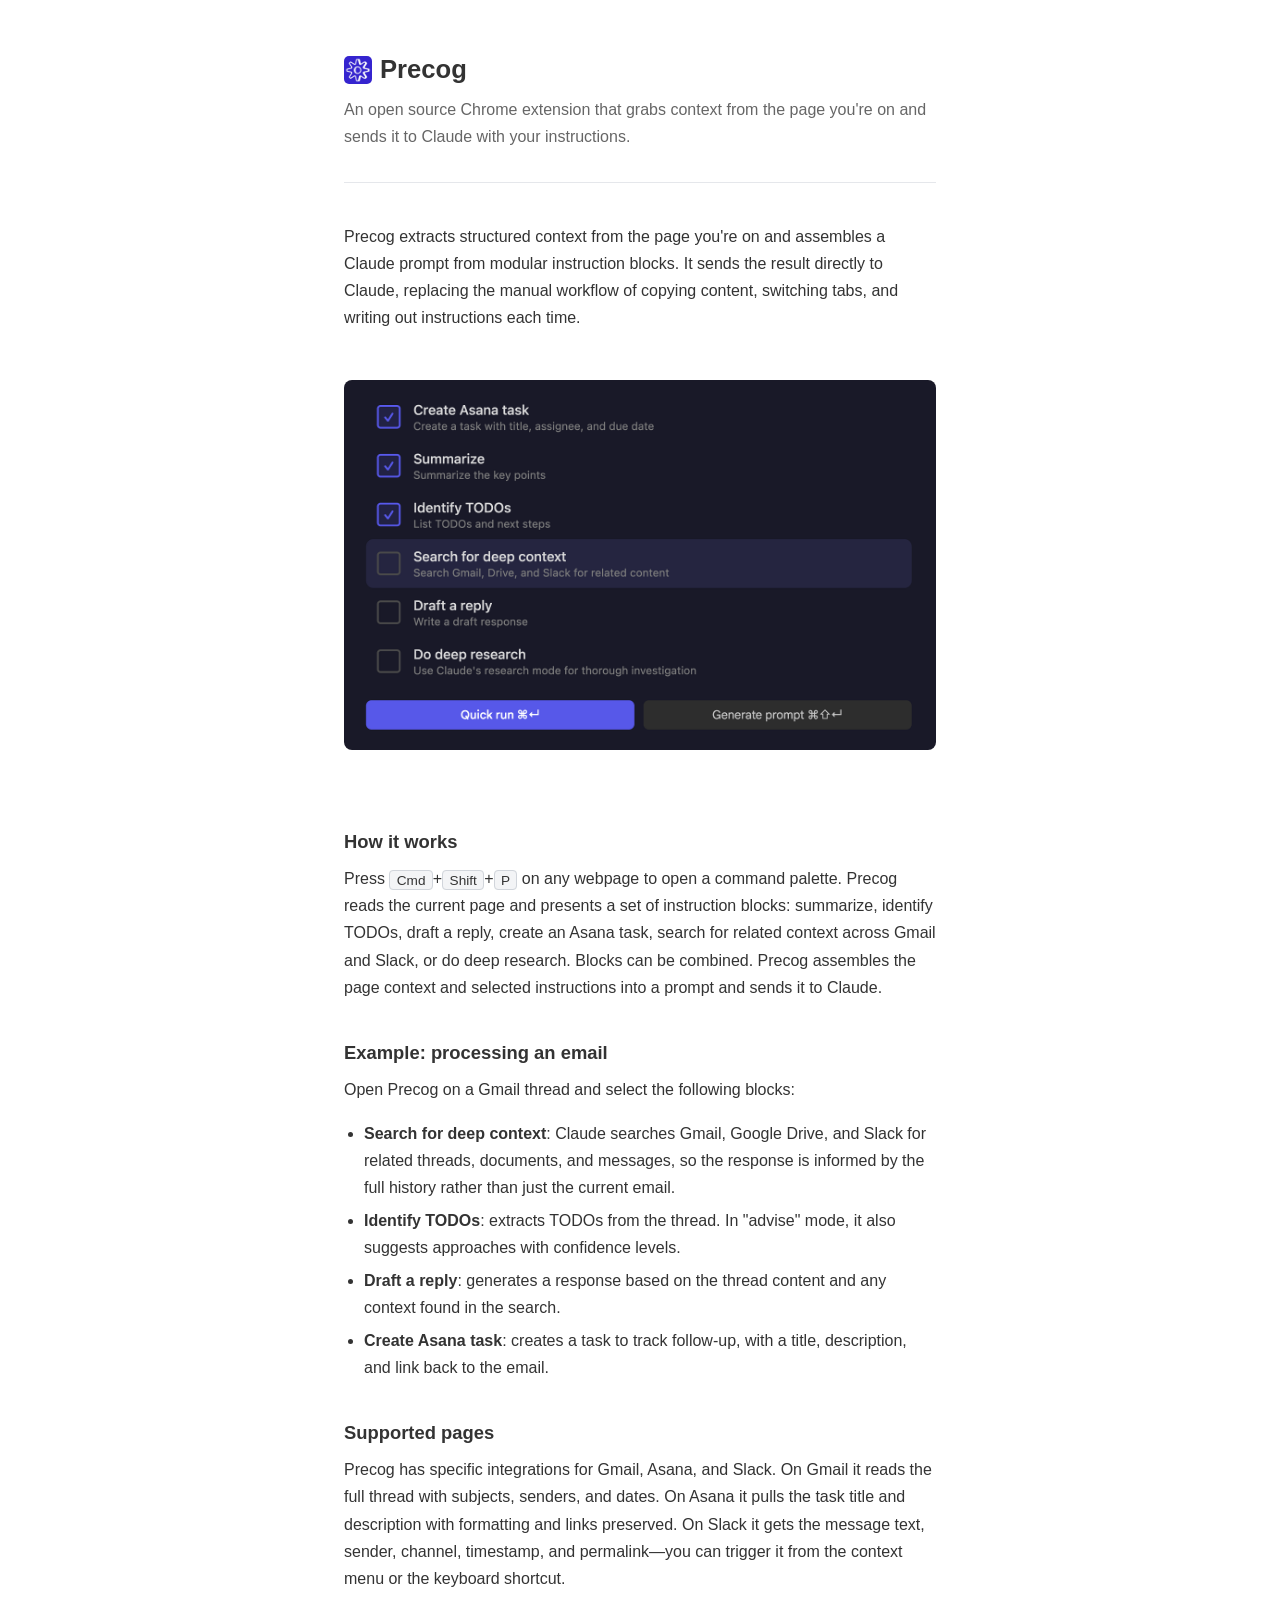
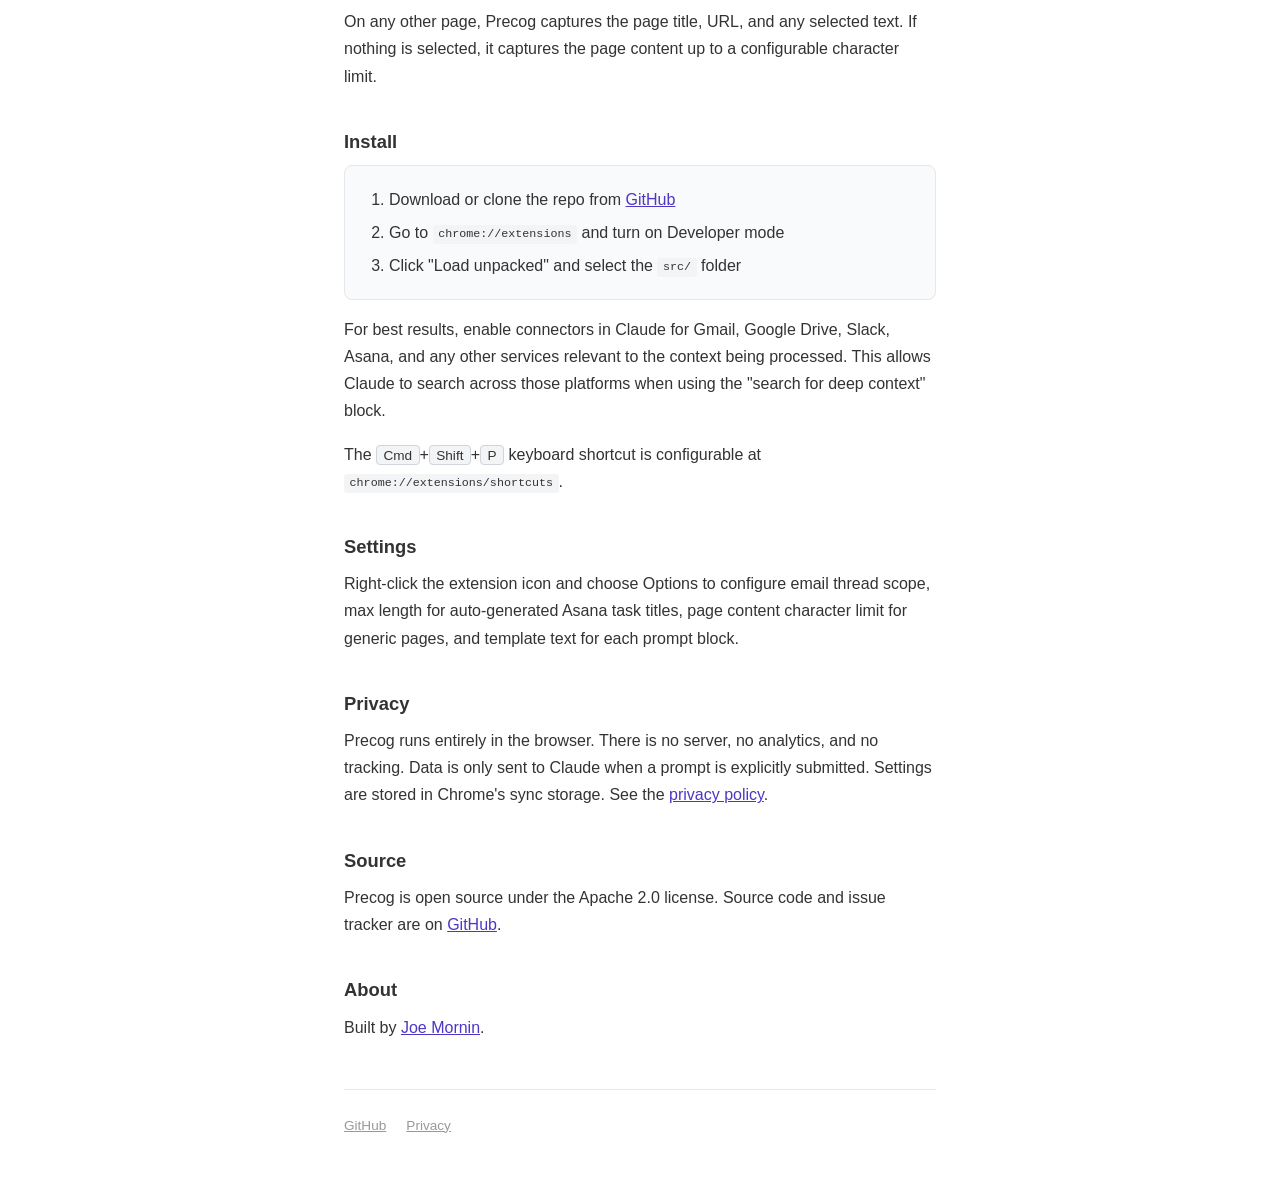
==== docs/index.html @ 5b80348d "Add GitHub Pages landing page and screenshot" ====
<!doctype html>
<html lang="en">
  <head>
    <meta charset="UTF-8" />
    <meta name="viewport" content="width=device-width, initial-scale=1.0" />
    <title>Precog</title>
    <meta name="description" content="A Chrome extension that pulls context from any webpage and sends it to Claude with composable prompt building blocks." />
    <style>
      * {
        margin: 0;
        padding: 0;
        box-sizing: border-box;
      }

      body {
        font-family: -apple-system, BlinkMacSystemFont, "Segoe UI", Roboto, sans-serif;
        color: #333;
        line-height: 1.7;
        max-width: 640px;
        margin: 0 auto;
        padding: 3rem 1.5rem 4rem;
      }

      a {
        color: #4f36c4;
      }

      h1 {
        font-size: 1.6rem;
        font-weight: 700;
        margin-bottom: 0.25rem;
        display: flex;
        align-items: center;
        gap: 0.5rem;
      }

      h1 img {
        width: 28px;
        height: 28px;
        border-radius: 5px;
      }

      .tagline {
        color: #666;
        margin-bottom: 2.5rem;
        padding-bottom: 2rem;
        border-bottom: 1px solid #e5e7eb;
      }

      h2 {
        font-size: 1.15rem;
        font-weight: 600;
        margin-top: 2.25rem;
        margin-bottom: 0.5rem;
      }

      p {
        margin-bottom: 1rem;
      }

      ul,
      ol {
        margin-bottom: 1rem;
        padding-left: 1.25rem;
      }

      li {
        margin-bottom: 0.35rem;
      }

      kbd {
        background: #f3f4f6;
        border: 1px solid #d1d5db;
        border-radius: 4px;
        padding: 0.1rem 0.4rem;
        font-size: 0.85em;
        font-family: inherit;
      }

      .install-steps {
        background: #f9fafb;
        border: 1px solid #e5e7eb;
        border-radius: 8px;
        padding: 1.25rem 1.25rem 1.25rem 1.5rem;
        margin-bottom: 1rem;
      }

      .install-steps ol {
        margin-bottom: 0;
      }
      .install-steps li:last-child {
        margin-bottom: 0;
      }

      code {
        background: #f3f4f6;
        padding: 0.15rem 0.35rem;
        border-radius: 3px;
        font-size: 0.9em;
      }

      footer {
        margin-top: 3rem;
        padding-top: 1.5rem;
        border-top: 1px solid #e5e7eb;
        font-size: 0.85rem;
        color: #999;
      }

      footer a {
        color: #999;
      }
      footer a:hover {
        color: #666;
      }
      footer nav {
        display: flex;
        gap: 1.25rem;
      }
    </style>
  </head>
  <body>
    <h1><img src="icon.png" alt="" /> Precog</h1>
    <p class="tagline">An open source Chrome extension that grabs context from the page you're on and sends it to Claude with your instructions.</p>

    <p>
      Precog extracts structured context from the page you're on and assembles a Claude prompt from modular instruction blocks. It sends the result directly to Claude, replacing the manual workflow of
      copying content, switching tabs, and writing out instructions each time.
    </p>

    <img src="screenshot.png" alt="Precog command palette showing building blocks" style="width: 100%; border-radius: 8px; margin: 2rem 0;" />

    <h2>How it works</h2>

    <p>
      Press <kbd>Cmd</kbd>+<kbd>Shift</kbd>+<kbd>P</kbd> on any webpage to open a command palette. Precog reads the current page and presents a set of instruction blocks: summarize, identify TODOs,
      draft a reply, create an Asana task, search for related context across Gmail and Slack, or do deep research. Blocks can be combined. Precog assembles the page context and selected instructions
      into a prompt and sends it to Claude.
    </p>

    <h2>Example: processing an email</h2>

    <p>Open Precog on a Gmail thread and select the following blocks:</p>

    <ul>
      <li>
        <strong>Search for deep context</strong>: Claude searches Gmail, Google Drive, and Slack for related threads, documents, and messages, so the response is informed by the full history rather
        than just the current email.
      </li>
      <li><strong>Identify TODOs</strong>: extracts TODOs from the thread. In "advise" mode, it also suggests approaches with confidence levels.</li>
      <li><strong>Draft a reply</strong>: generates a response based on the thread content and any context found in the search.</li>
      <li><strong>Create Asana task</strong>: creates a task to track follow-up, with a title, description, and link back to the email.</li>
    </ul>

    <h2>Supported pages</h2>

    <p>
      Precog has specific integrations for Gmail, Asana, and Slack. On Gmail it reads the full thread with subjects, senders, and dates. On Asana it pulls the task title and description with
      formatting and links preserved. On Slack it gets the message text, sender, channel, timestamp, and permalink—you can trigger it from the context menu or the keyboard shortcut.
    </p>

    <p>On any other page, Precog captures the page title, URL, and any selected text. If nothing is selected, it captures the page content up to a configurable character limit.</p>

    <h2>Install</h2>

    <div class="install-steps">
      <ol>
        <li>Download or clone the repo from <a href="https://github.com/morninj/precog">GitHub</a></li>
        <li>Go to <code>chrome://extensions</code> and turn on Developer mode</li>
        <li>Click "Load unpacked" and select the <code>src/</code> folder</li>
      </ol>
    </div>

    <p>
      For best results, enable connectors in Claude for Gmail, Google Drive, Slack, Asana, and any other services relevant to the context being processed. This allows Claude to search across those
      platforms when using the "search for deep context" block.
    </p>

    <p>The <kbd>Cmd</kbd>+<kbd>Shift</kbd>+<kbd>P</kbd> keyboard shortcut is configurable at <code>chrome://extensions/shortcuts</code>.</p>

    <h2>Settings</h2>

    <p>
      Right-click the extension icon and choose Options to configure email thread scope, max length for auto-generated Asana task titles, page content character limit for generic pages, and template
      text for each prompt block.
    </p>

    <h2>Privacy</h2>

    <p>
      Precog runs entirely in the browser. There is no server, no analytics, and no tracking. Data is only sent to Claude when a prompt is explicitly submitted. Settings are stored in Chrome's sync
      storage. See the <a href="privacy.html">privacy policy</a>.
    </p>

    <h2>Source</h2>

    <p>Precog is open source under the Apache 2.0 license. Source code and issue tracker are on <a href="https://github.com/morninj/precog">GitHub</a>.</p>

    <h2>About</h2>

    <p>Built by <a href="https://www.mornin.org/">Joe Mornin</a>.</p>

    <footer>
      <nav>
        <a href="https://github.com/morninj/precog">GitHub</a>
        <a href="privacy.html">Privacy</a>
      </nav>
    </footer>
  </body>
</html>
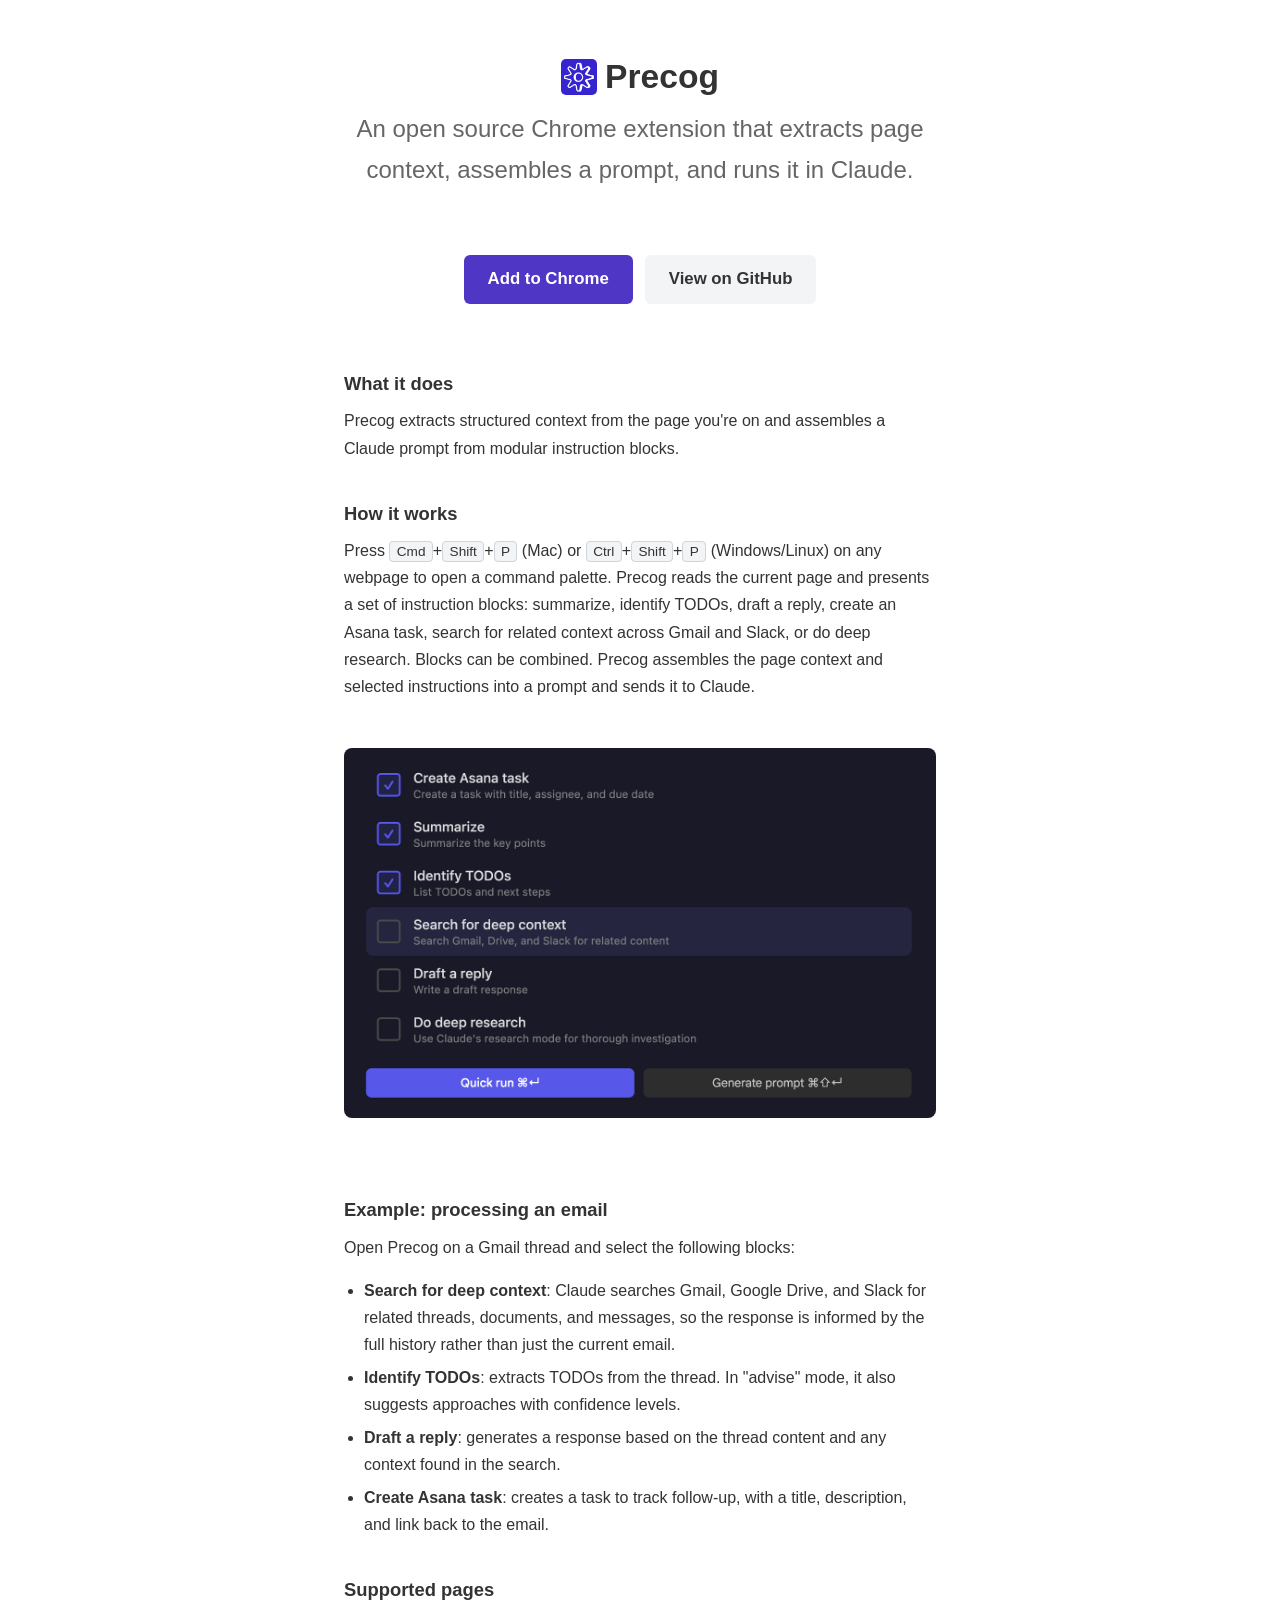
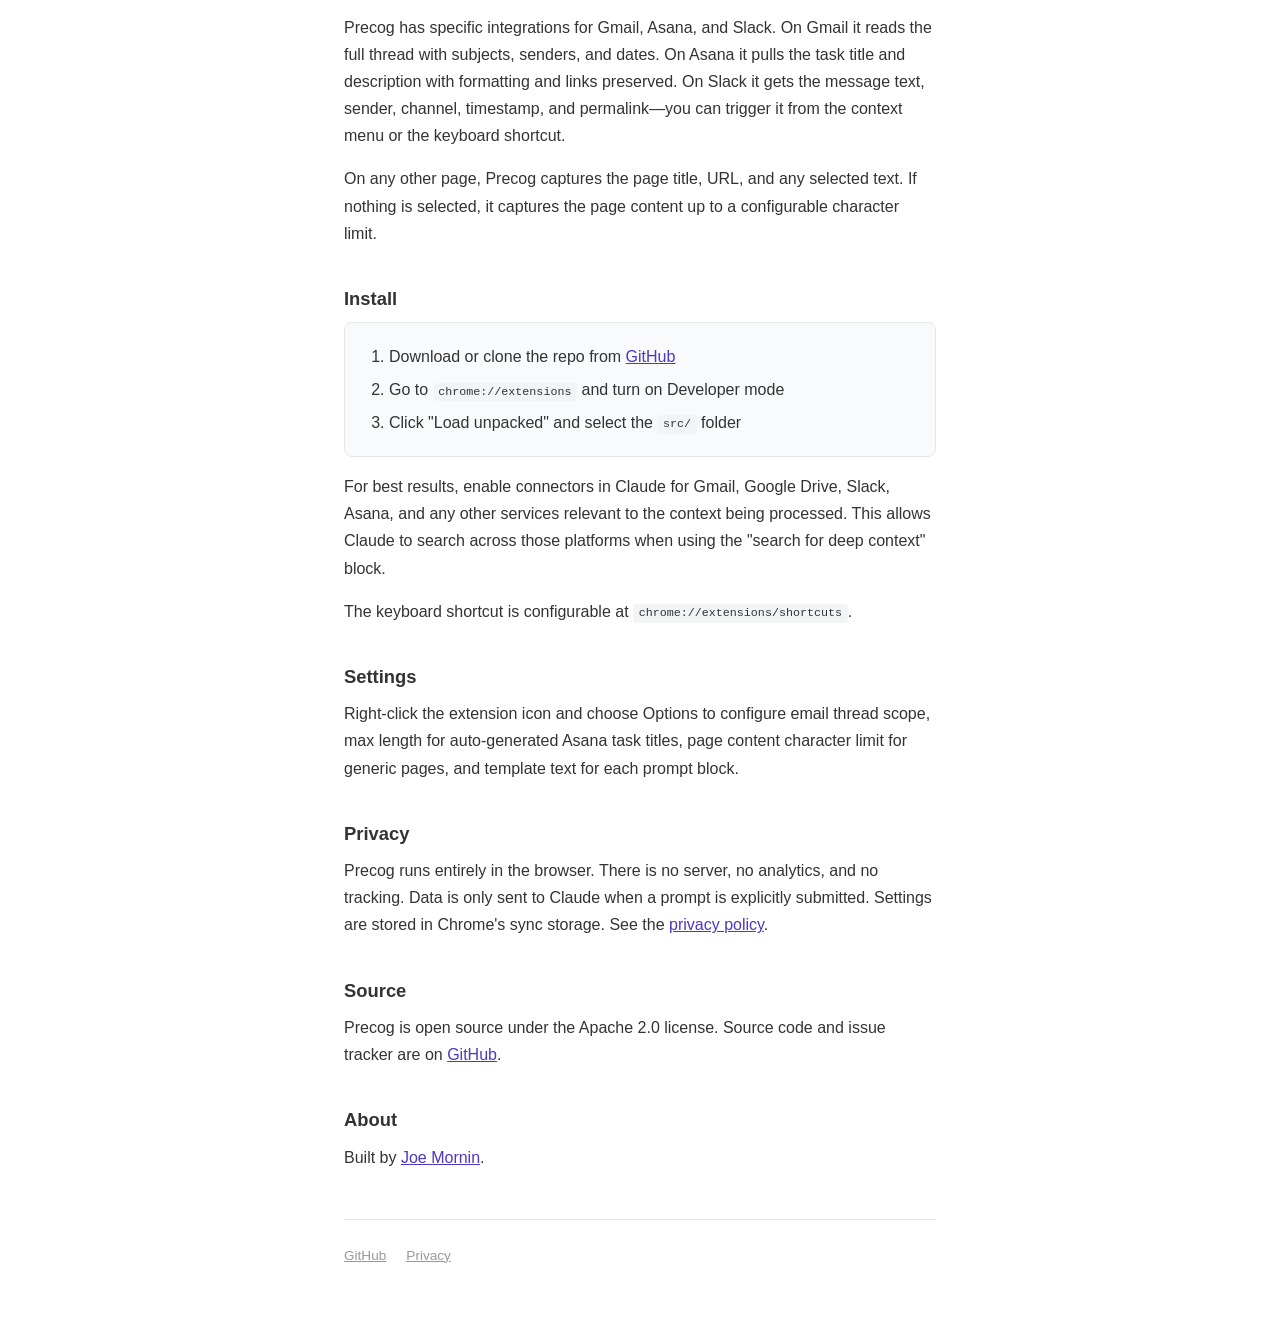
==== commit ce583059: "Update landing page styling and content" ====
--- a/docs/index.html
+++ b/docs/index.html
@@ -26,25 +26,72 @@
       }
 
       h1 {
-        font-size: 1.6rem;
+        font-size: 2.1rem;
         font-weight: 700;
         margin-bottom: 0.25rem;
         display: flex;
         align-items: center;
+        justify-content: center;
         gap: 0.5rem;
       }
 
       h1 img {
-        width: 28px;
-        height: 28px;
+        width: 36px;
+        height: 36px;
         border-radius: 5px;
       }
 
       .tagline {
         color: #666;
+        font-size: 1.5rem;
         margin-bottom: 2.5rem;
-        padding-bottom: 2rem;
-        border-bottom: 1px solid #e5e7eb;
+        text-align: center;
+      }
+
+      .hero-buttons {
+        display: flex;
+        gap: 0.75rem;
+        justify-content: center;
+        margin: 4rem 0 4rem;
+      }
+
+      .btn {
+        display: inline-flex;
+        align-items: center;
+        gap: 0.5rem;
+        padding: 0.65rem 1.5rem;
+        border-radius: 6px;
+        font-size: 1.05rem;
+        font-weight: 600;
+        text-decoration: none;
+      }
+
+      .btn svg {
+        width: 18px;
+        height: 18px;
+        fill: currentColor;
+      }
+
+      .btn:hover {
+        text-decoration: none;
+      }
+
+      .btn-primary {
+        background: #4f36c4;
+        color: #fff;
+      }
+
+      .btn-primary:hover {
+        background: #3b28a0;
+      }
+
+      .btn-secondary {
+        background: #f3f4f6;
+        color: #333;
+      }
+
+      .btn-secondary:hover {
+        background: #e5e7eb;
       }
 
       h2 {
@@ -121,22 +168,26 @@
   </head>
   <body>
     <h1><img src="icon.png" alt="" /> Precog</h1>
-    <p class="tagline">An open source Chrome extension that grabs context from the page you're on and sends it to Claude with your instructions.</p>
-
-    <p>
-      Precog extracts structured context from the page you're on and assembles a Claude prompt from modular instruction blocks. It sends the result directly to Claude, replacing the manual workflow of
-      copying content, switching tabs, and writing out instructions each time.
-    </p>
-
-    <img src="screenshot.png" alt="Precog command palette showing building blocks" style="width: 100%; border-radius: 8px; margin: 2rem 0;" />
+    <p class="tagline">An open source Chrome extension that extracts page context, assembles a prompt, and runs it in Claude.</p>
+
+    <div class="hero-buttons">
+      <a href="https://github.com/morninj/precog" class="btn btn-primary">Add to Chrome</a>
+      <a href="https://github.com/morninj/precog" class="btn btn-secondary">View on GitHub</a>
+    </div>
+
+    <h2>What it does</h2>
+
+    <p>Precog extracts structured context from the page you're on and assembles a Claude prompt from modular instruction blocks.</p>
 
     <h2>How it works</h2>
 
     <p>
-      Press <kbd>Cmd</kbd>+<kbd>Shift</kbd>+<kbd>P</kbd> on any webpage to open a command palette. Precog reads the current page and presents a set of instruction blocks: summarize, identify TODOs,
+      Press <kbd>Cmd</kbd>+<kbd>Shift</kbd>+<kbd>P</kbd> (Mac) or <kbd>Ctrl</kbd>+<kbd>Shift</kbd>+<kbd>P</kbd> (Windows/Linux) on any webpage to open a command palette. Precog reads the current page and presents a set of instruction blocks: summarize, identify TODOs,
       draft a reply, create an Asana task, search for related context across Gmail and Slack, or do deep research. Blocks can be combined. Precog assembles the page context and selected instructions
       into a prompt and sends it to Claude.
     </p>
+
+    <img src="screenshot.png" alt="Precog command palette showing building blocks" style="width: 100%; border-radius: 8px; margin: 2rem 0;" />
 
     <h2>Example: processing an email</h2>
 
@@ -176,7 +227,7 @@
       platforms when using the "search for deep context" block.
     </p>
 
-    <p>The <kbd>Cmd</kbd>+<kbd>Shift</kbd>+<kbd>P</kbd> keyboard shortcut is configurable at <code>chrome://extensions/shortcuts</code>.</p>
+    <p>The keyboard shortcut is configurable at <code>chrome://extensions/shortcuts</code>.</p>
 
     <h2>Settings</h2>
 
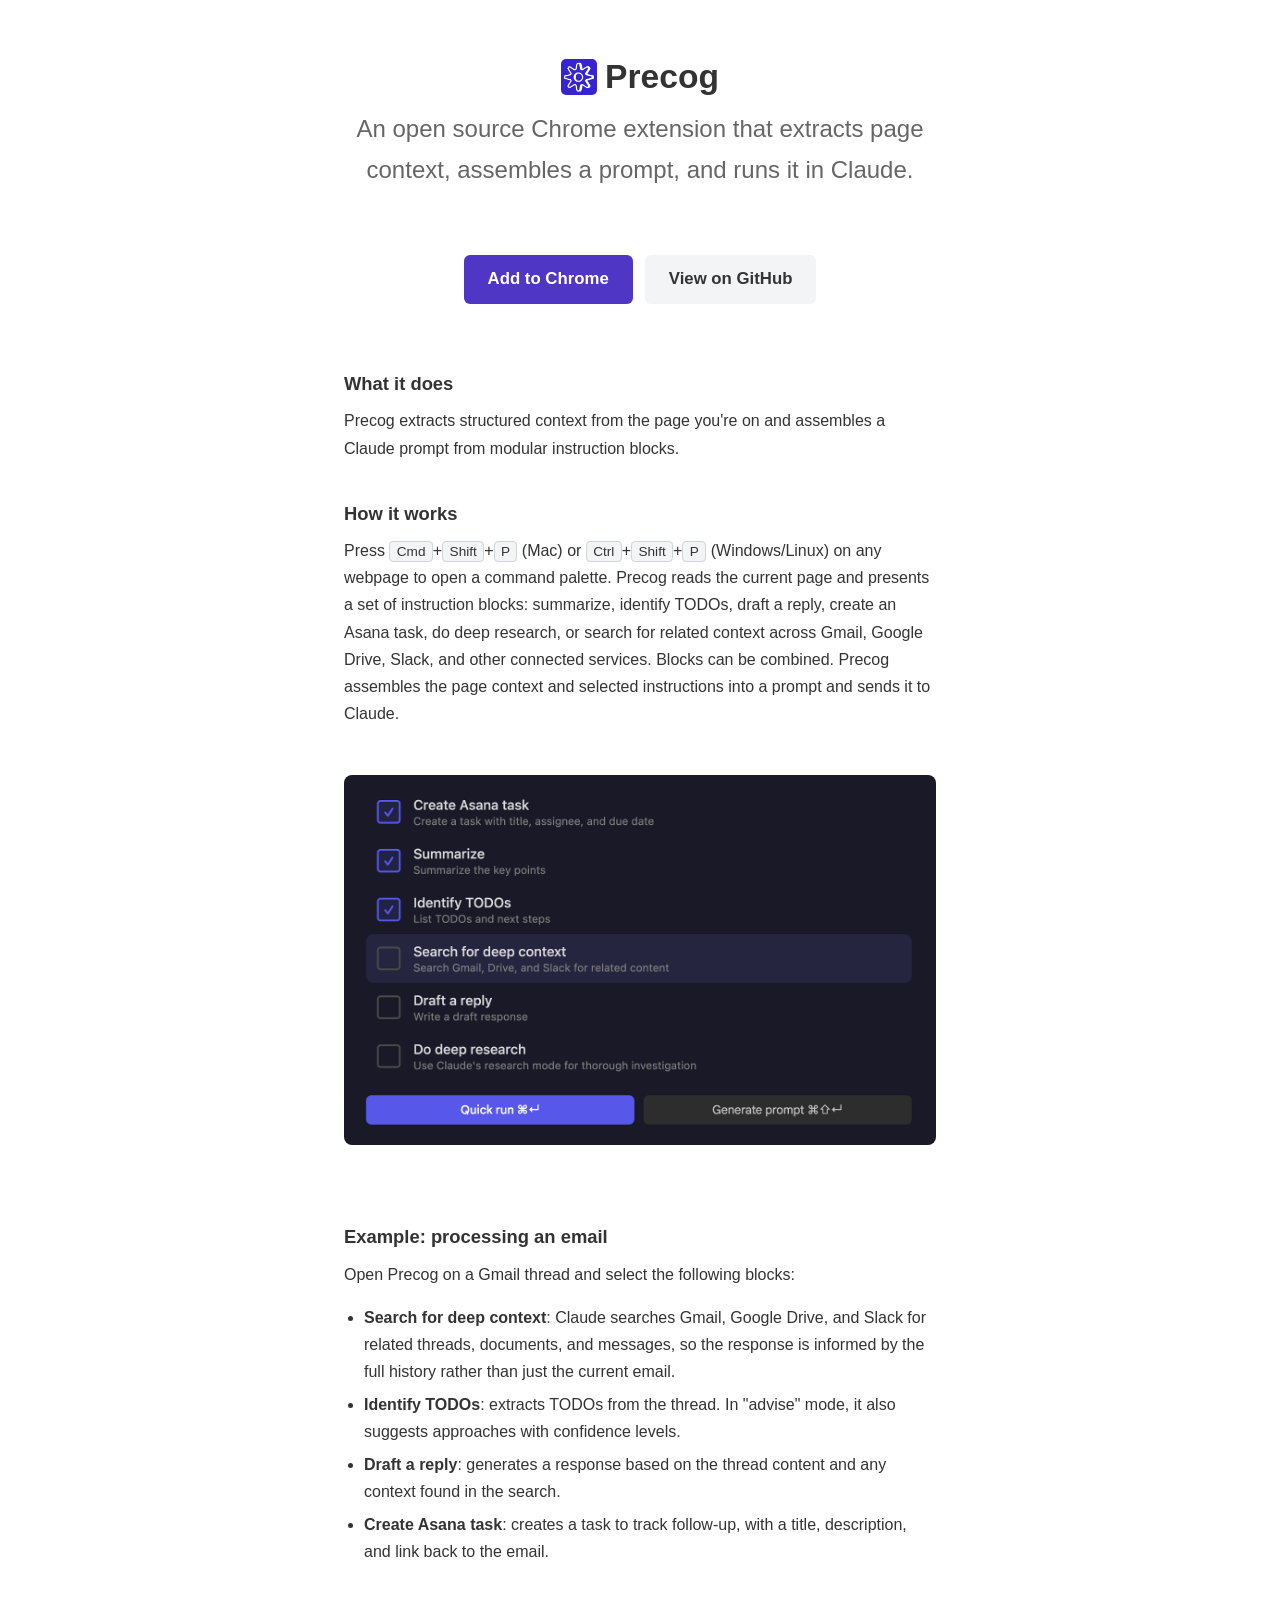
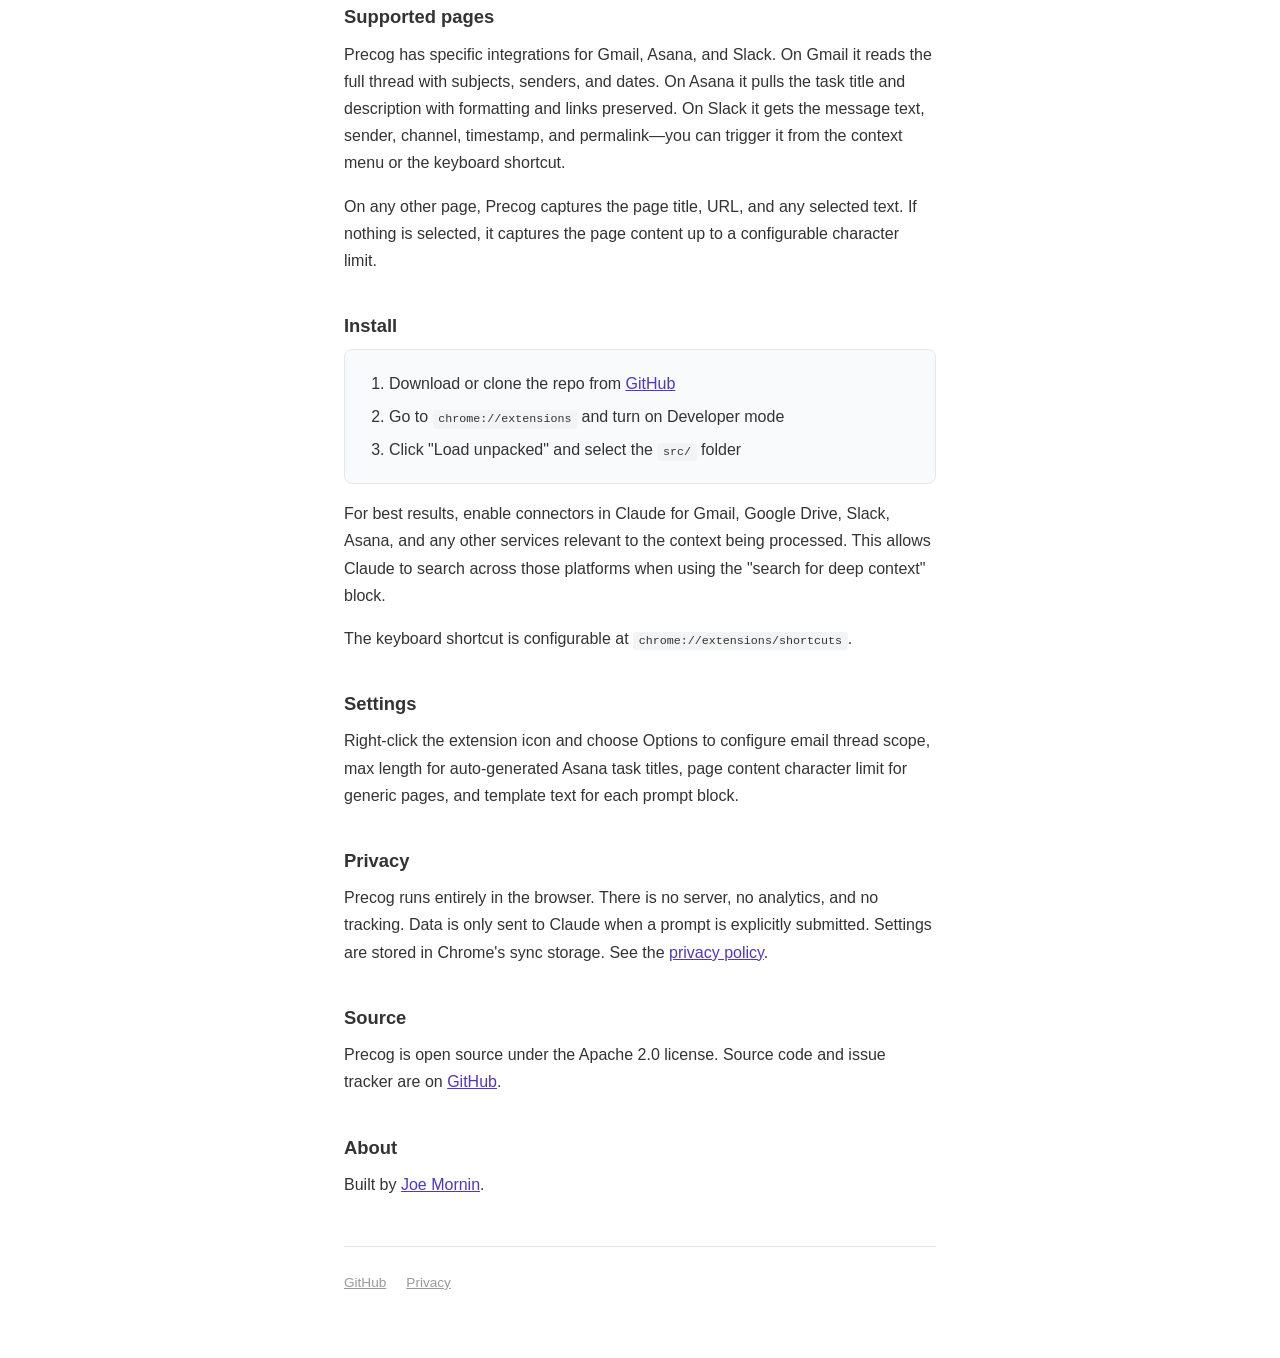
==== commit e3160a12: "Update block list order and include all connected services" ====
--- a/docs/index.html
+++ b/docs/index.html
@@ -183,7 +183,7 @@
 
     <p>
       Press <kbd>Cmd</kbd>+<kbd>Shift</kbd>+<kbd>P</kbd> (Mac) or <kbd>Ctrl</kbd>+<kbd>Shift</kbd>+<kbd>P</kbd> (Windows/Linux) on any webpage to open a command palette. Precog reads the current page and presents a set of instruction blocks: summarize, identify TODOs,
-      draft a reply, create an Asana task, search for related context across Gmail and Slack, or do deep research. Blocks can be combined. Precog assembles the page context and selected instructions
+      draft a reply, create an Asana task, do deep research, or search for related context across Gmail, Google Drive, Slack, and other connected services. Blocks can be combined. Precog assembles the page context and selected instructions
       into a prompt and sends it to Claude.
     </p>
 
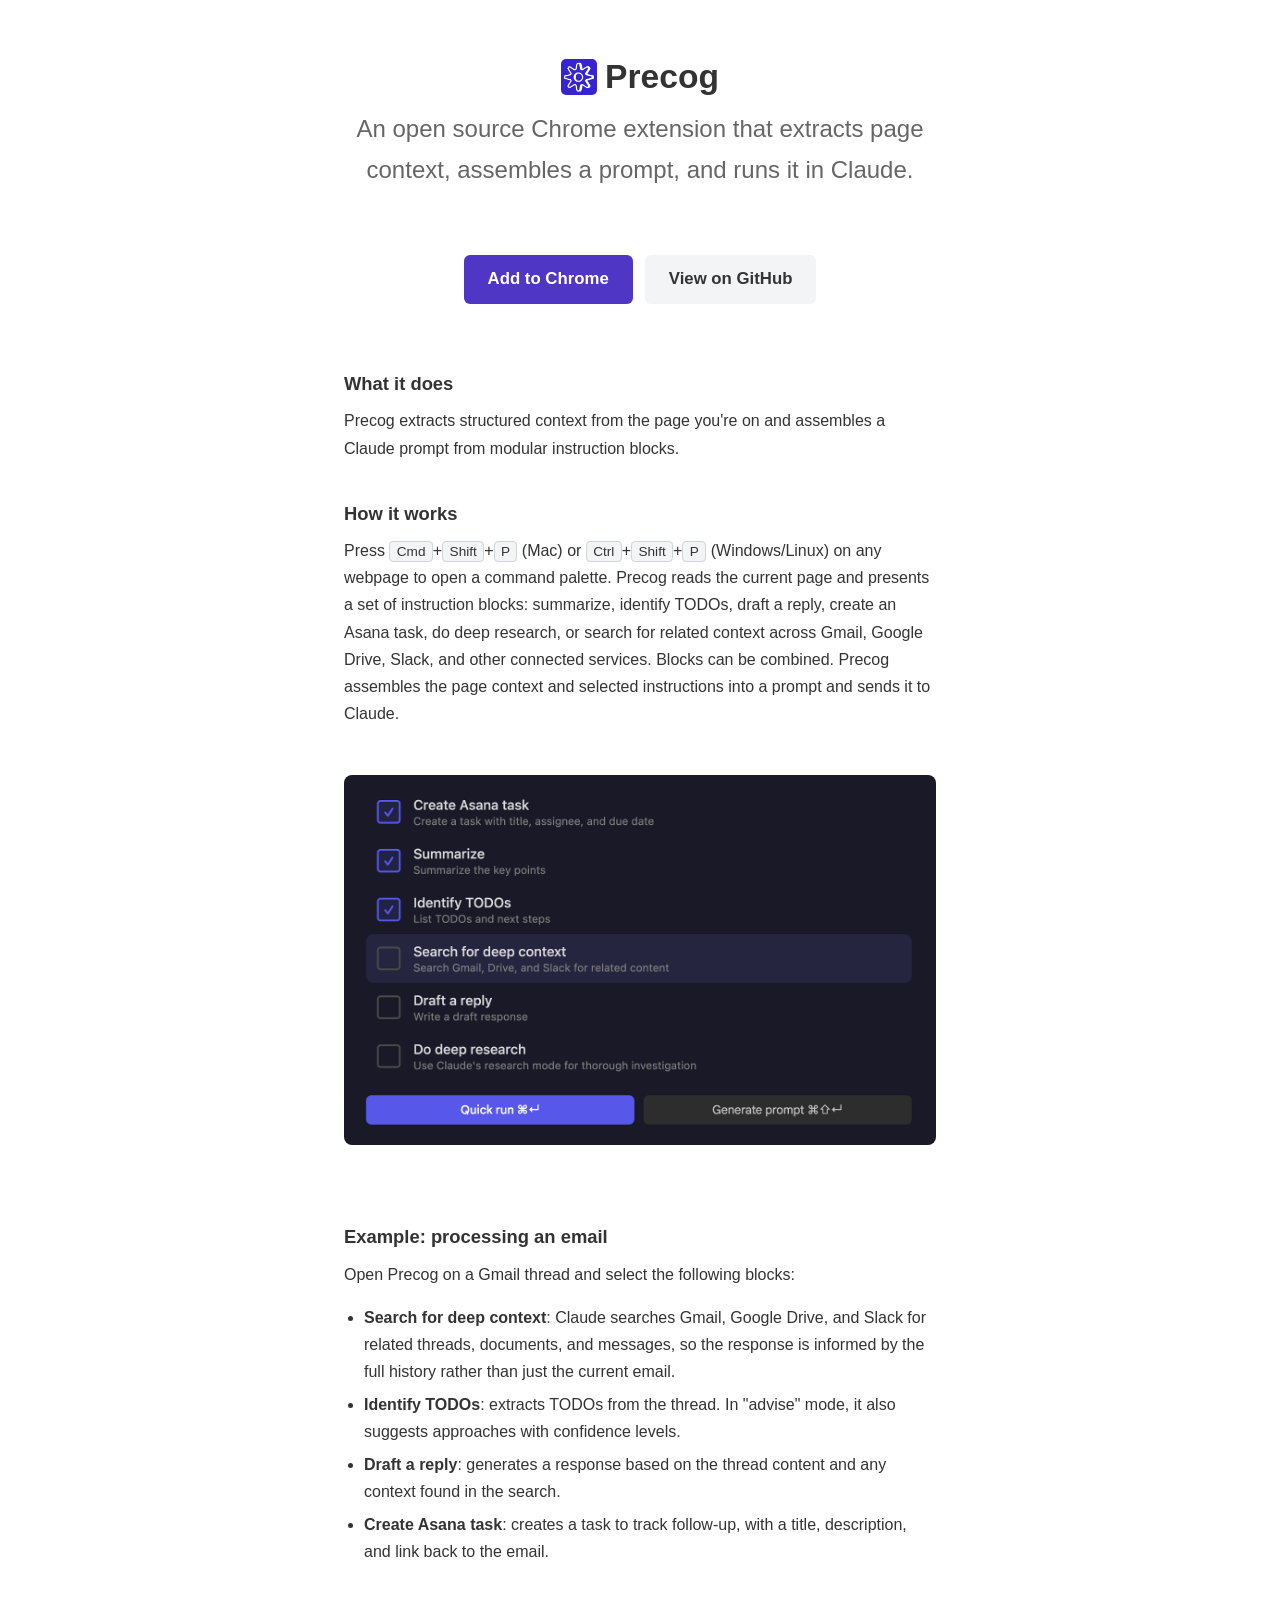
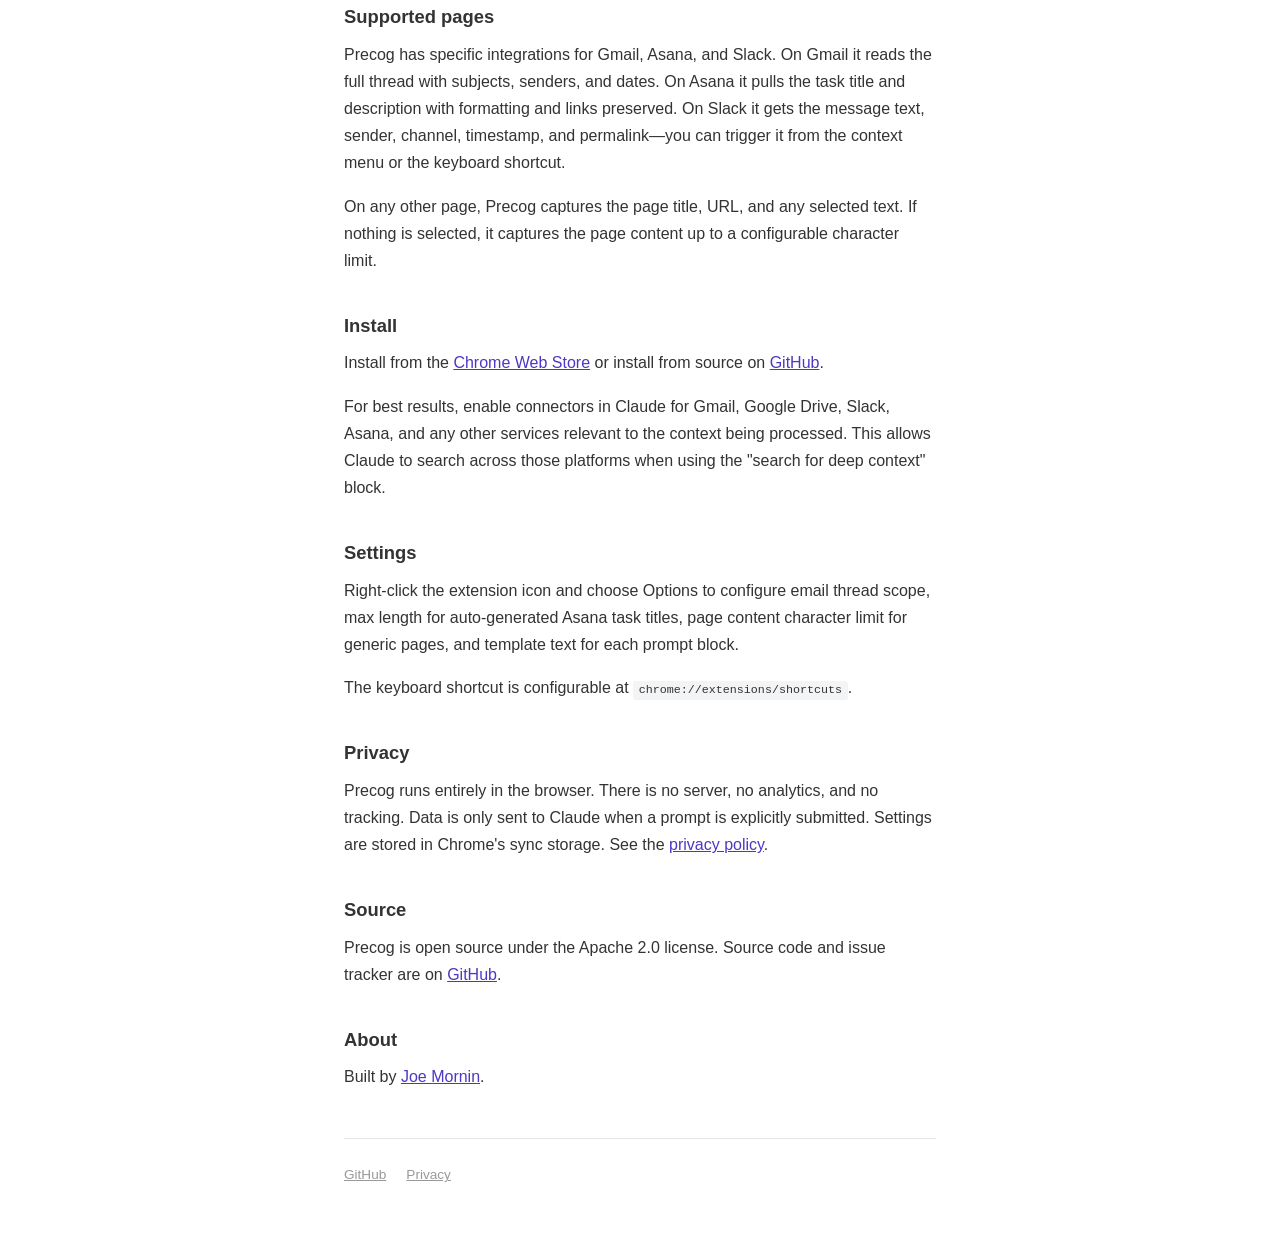
==== commit 61cbc3ac: "Update landing page to link to Chrome Web Store" ====
--- a/docs/index.html
+++ b/docs/index.html
@@ -125,10 +125,6 @@
       }
 
       .install-steps {
-        background: #f9fafb;
-        border: 1px solid #e5e7eb;
-        border-radius: 8px;
-        padding: 1.25rem 1.25rem 1.25rem 1.5rem;
         margin-bottom: 1rem;
       }
 
@@ -171,7 +167,7 @@
     <p class="tagline">An open source Chrome extension that extracts page context, assembles a prompt, and runs it in Claude.</p>
 
     <div class="hero-buttons">
-      <a href="https://github.com/morninj/precog" class="btn btn-primary">Add to Chrome</a>
+      <a href="https://chromewebstore.google.com/detail/precog/ifjagjgdciomdbcjjbfaijkekenefhib" class="btn btn-primary">Add to Chrome</a>
       <a href="https://github.com/morninj/precog" class="btn btn-secondary">View on GitHub</a>
     </div>
 
@@ -215,11 +211,7 @@
     <h2>Install</h2>
 
     <div class="install-steps">
-      <ol>
-        <li>Download or clone the repo from <a href="https://github.com/morninj/precog">GitHub</a></li>
-        <li>Go to <code>chrome://extensions</code> and turn on Developer mode</li>
-        <li>Click "Load unpacked" and select the <code>src/</code> folder</li>
-      </ol>
+      <p>Install from the <a href="https://chromewebstore.google.com/detail/precog/ifjagjgdciomdbcjjbfaijkekenefhib">Chrome Web Store</a> or install from source on <a href="https://github.com/morninj/precog">GitHub</a>.</p>
     </div>
 
     <p>
@@ -227,14 +219,14 @@
       platforms when using the "search for deep context" block.
     </p>
 
-    <p>The keyboard shortcut is configurable at <code>chrome://extensions/shortcuts</code>.</p>
-
     <h2>Settings</h2>
 
     <p>
       Right-click the extension icon and choose Options to configure email thread scope, max length for auto-generated Asana task titles, page content character limit for generic pages, and template
       text for each prompt block.
     </p>
+
+    <p>The keyboard shortcut is configurable at <code>chrome://extensions/shortcuts</code>.</p>
 
     <h2>Privacy</h2>
 
